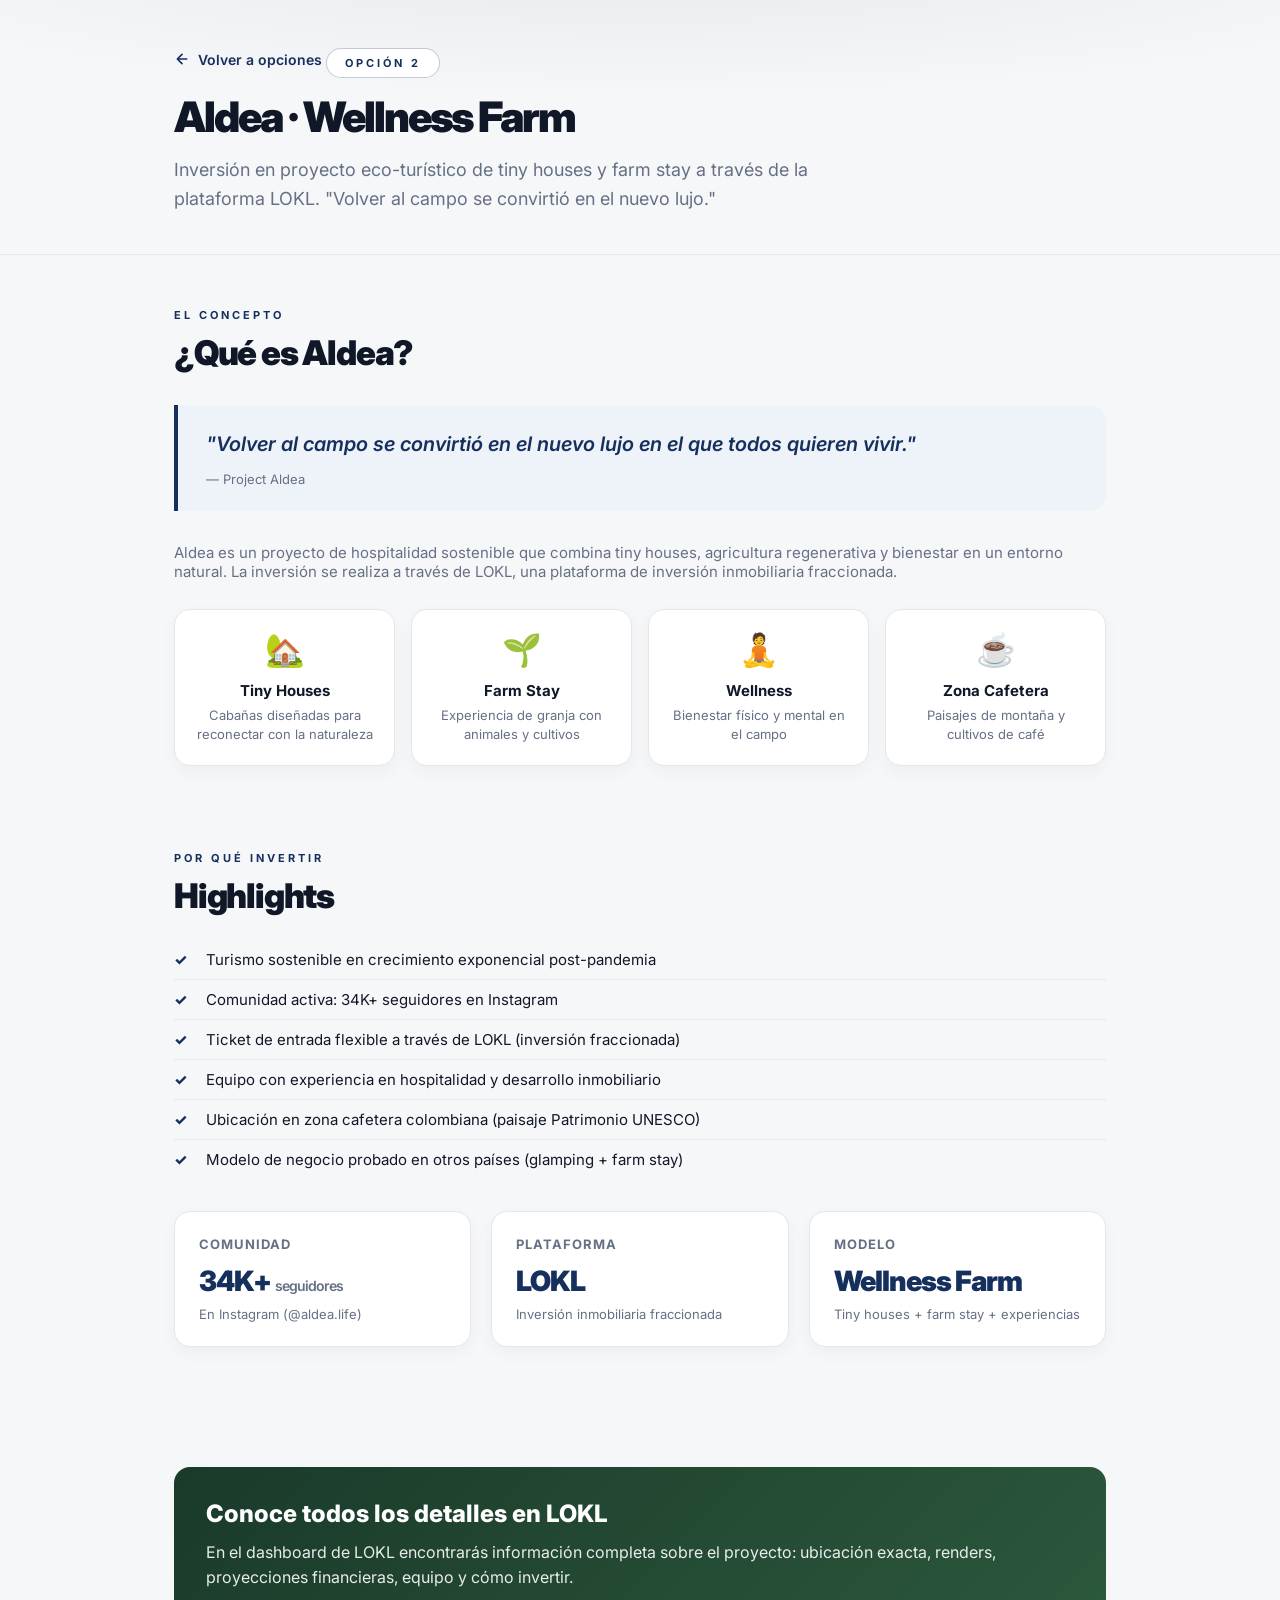
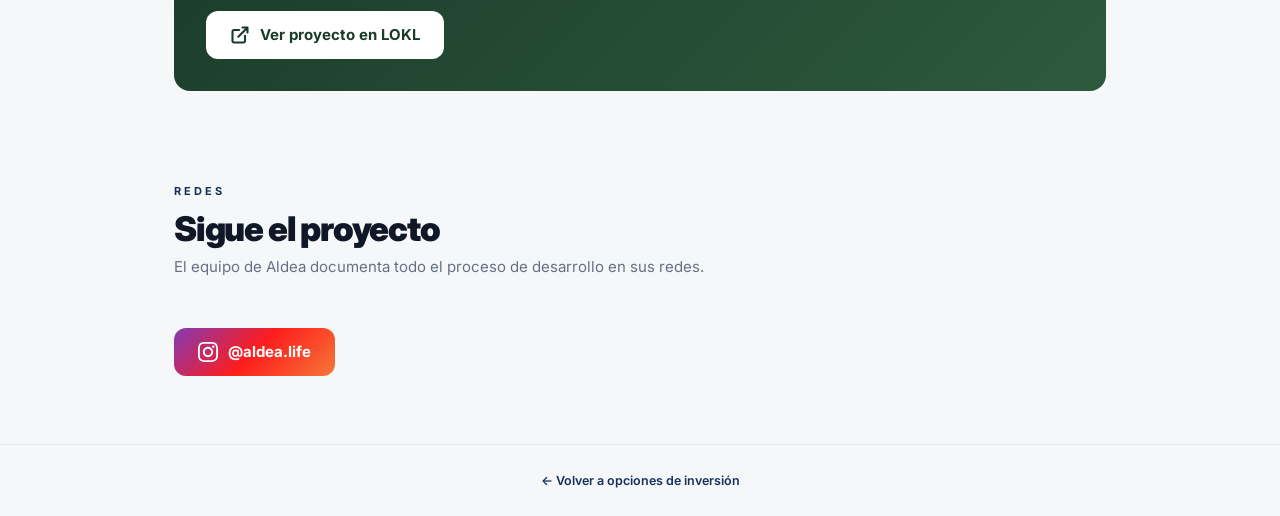
==== aldea.html @ b324e473 "Grupo de Inversión Bucaramanga - Landing page - Saldo de fiducuenta con actualización por PIN de adm" ====
<!DOCTYPE html>
<html lang="es">
<head>
  <meta charset="UTF-8">
  <meta name="viewport" content="width=device-width, initial-scale=1.0">
  <meta name="robots" content="noindex, nofollow">
  <title>Aldea (LOKL) · Grupo de Inversión Bucaramanga</title>
  <link rel="preconnect" href="https://fonts.googleapis.com">
  <link rel="preconnect" href="https://fonts.gstatic.com" crossorigin>
  <link href="https://fonts.googleapis.com/css2?family=Inter:wght@400;500;600;700;800;900&display=swap" rel="stylesheet">
  <link rel="stylesheet" href="styles.css">
  <link rel="icon" href="data:image/svg+xml,<svg xmlns='http://www.w3.org/2000/svg' viewBox='0 0 100 100'><text y='.9em' font-size='90'>🏡</text></svg>">
  <style>
    .back-link {
      display: inline-flex;
      align-items: center;
      gap: 8px;
      color: var(--navy);
      font-weight: 600;
      font-size: 14px;
      text-decoration: none;
      margin-bottom: 24px;
    }
    .back-link:hover { text-decoration: underline; }
    .detail-hero {
      padding: 48px 0 40px;
      background: radial-gradient(ellipse 70% 60% at 50% -20%, rgba(22, 48, 94, 0.07), transparent), var(--bg);
      border-bottom: 1px solid var(--border);
    }
    .detail-tag {
      display: inline-block;
      font-size: 11px;
      font-weight: 700;
      letter-spacing: 3px;
      color: var(--navy);
      border: 1px solid rgba(22, 48, 94, 0.25);
      background: var(--bg-card);
      border-radius: 50px;
      padding: 7px 18px;
      margin-bottom: 16px;
    }
    .detail-title {
      font-size: 42px;
      font-weight: 900;
      letter-spacing: -2px;
      line-height: 1.1;
      margin-bottom: 16px;
    }
    .detail-subtitle {
      font-size: 18px;
      color: var(--text-dim);
      max-width: 700px;
      line-height: 1.6;
    }
    .info-grid {
      display: grid;
      grid-template-columns: repeat(auto-fit, minmax(280px, 1fr));
      gap: 20px;
      margin: 32px 0;
    }
    .info-card {
      background: var(--bg-card);
      border: 1px solid var(--border);
      border-radius: var(--radius);
      padding: 24px;
      box-shadow: 0 6px 18px rgba(16, 24, 40, 0.04);
    }
    .info-card-title {
      font-size: 13px;
      font-weight: 700;
      letter-spacing: 1px;
      text-transform: uppercase;
      color: var(--text-dim);
      margin-bottom: 12px;
    }
    .info-card-value {
      font-size: 28px;
      font-weight: 900;
      color: var(--navy);
      letter-spacing: -1px;
    }
    .info-card-value small {
      font-size: 14px;
      font-weight: 600;
      color: var(--text-dim);
    }
    .info-card-note {
      font-size: 13px;
      color: var(--text-dim);
      margin-top: 8px;
    }
    .highlight-list {
      list-style: none;
      margin: 24px 0;
    }
    .highlight-list li {
      font-size: 15px;
      padding: 10px 0 10px 32px;
      position: relative;
      border-bottom: 1px solid var(--border);
    }
    .highlight-list li:last-child { border-bottom: none; }
    .highlight-list li::before {
      content: '✓';
      position: absolute;
      left: 0;
      color: var(--navy);
      font-weight: 800;
    }
    .cta-card {
      background: linear-gradient(135deg, #1a3a2a 0%, #2d5a3d 100%);
      border-radius: var(--radius);
      padding: 32px;
      color: #fff;
      margin: 32px 0;
    }
    .cta-card h3 {
      font-size: 24px;
      font-weight: 800;
      margin-bottom: 12px;
    }
    .cta-card p {
      opacity: 0.9;
      margin-bottom: 20px;
      line-height: 1.6;
    }
    .cta-btn {
      display: inline-flex;
      align-items: center;
      gap: 10px;
      background: #fff;
      color: #1a3a2a;
      font-weight: 700;
      font-size: 15px;
      padding: 14px 24px;
      border-radius: 12px;
      text-decoration: none;
      transition: transform 0.2s, box-shadow 0.2s;
    }
    .cta-btn:hover {
      transform: translateY(-2px);
      box-shadow: 0 8px 20px rgba(0, 0, 0, 0.2);
    }
    .social-link {
      display: inline-flex;
      align-items: center;
      gap: 10px;
      background: linear-gradient(135deg, #833AB4, #FD1D1D, #F77737);
      color: #fff;
      font-weight: 700;
      font-size: 15px;
      padding: 14px 24px;
      border-radius: 12px;
      text-decoration: none;
      margin-top: 24px;
      transition: transform 0.2s, box-shadow 0.2s;
    }
    .social-link:hover {
      transform: translateY(-2px);
      box-shadow: 0 8px 20px rgba(131, 58, 180, 0.3);
    }
    .concept-grid {
      display: grid;
      grid-template-columns: repeat(auto-fit, minmax(200px, 1fr));
      gap: 16px;
      margin: 24px 0;
    }
    .concept-card {
      background: var(--bg-card);
      border: 1px solid var(--border);
      border-radius: var(--radius);
      padding: 20px;
      text-align: center;
      box-shadow: 0 6px 18px rgba(16, 24, 40, 0.04);
    }
    .concept-icon {
      font-size: 32px;
      margin-bottom: 12px;
    }
    .concept-title {
      font-weight: 700;
      font-size: 15px;
      margin-bottom: 6px;
    }
    .concept-desc {
      font-size: 13px;
      color: var(--text-dim);
      line-height: 1.5;
    }
    .quote-card {
      background: var(--navy-tint);
      border-left: 4px solid var(--navy);
      border-radius: 0 var(--radius) var(--radius) 0;
      padding: 24px 28px;
      margin: 32px 0;
    }
    .quote-text {
      font-size: 20px;
      font-weight: 600;
      font-style: italic;
      color: var(--navy);
      line-height: 1.5;
    }
    .quote-source {
      font-size: 13px;
      color: var(--text-dim);
      margin-top: 12px;
    }
    @media (max-width: 768px) {
      .detail-title { font-size: 28px; }
      .info-card-value { font-size: 22px; }
      .quote-text { font-size: 17px; }
    }
  </style>
</head>
<body>

  <header class="detail-hero">
    <div class="container">
      <a href="index.html" class="back-link">
        <svg width="16" height="16" viewBox="0 0 24 24" fill="none" stroke="currentColor" stroke-width="2.5" stroke-linecap="round" stroke-linejoin="round"><path d="M19 12H5M12 19l-7-7 7-7"/></svg>
        Volver a opciones
      </a>
      <div class="detail-tag">OPCIÓN 2</div>
      <h1 class="detail-title">Aldea · Wellness Farm</h1>
      <p class="detail-subtitle">Inversión en proyecto eco-turístico de tiny houses y farm stay a través de la plataforma LOKL. "Volver al campo se convirtió en el nuevo lujo."</p>
    </div>
  </header>

  <main class="container">

    <section class="section">
      <div class="section-tag">EL CONCEPTO</div>
      <h2>¿Qué es Aldea?</h2>

      <div class="quote-card">
        <div class="quote-text">"Volver al campo se convirtió en el nuevo lujo en el que todos quieren vivir."</div>
        <div class="quote-source">— Project Aldea</div>
      </div>

      <p class="section-sub">Aldea es un proyecto de hospitalidad sostenible que combina tiny houses, agricultura regenerativa y bienestar en un entorno natural. La inversión se realiza a través de LOKL, una plataforma de inversión inmobiliaria fraccionada.</p>

      <div class="concept-grid">
        <div class="concept-card">
          <div class="concept-icon">🏡</div>
          <div class="concept-title">Tiny Houses</div>
          <div class="concept-desc">Cabañas diseñadas para reconectar con la naturaleza</div>
        </div>
        <div class="concept-card">
          <div class="concept-icon">🌱</div>
          <div class="concept-title">Farm Stay</div>
          <div class="concept-desc">Experiencia de granja con animales y cultivos</div>
        </div>
        <div class="concept-card">
          <div class="concept-icon">🧘</div>
          <div class="concept-title">Wellness</div>
          <div class="concept-desc">Bienestar físico y mental en el campo</div>
        </div>
        <div class="concept-card">
          <div class="concept-icon">☕</div>
          <div class="concept-title">Zona Cafetera</div>
          <div class="concept-desc">Paisajes de montaña y cultivos de café</div>
        </div>
      </div>
    </section>

    <section class="section">
      <div class="section-tag">POR QUÉ INVERTIR</div>
      <h2>Highlights</h2>

      <ul class="highlight-list">
        <li>Turismo sostenible en crecimiento exponencial post-pandemia</li>
        <li>Comunidad activa: 34K+ seguidores en Instagram</li>
        <li>Ticket de entrada flexible a través de LOKL (inversión fraccionada)</li>
        <li>Equipo con experiencia en hospitalidad y desarrollo inmobiliario</li>
        <li>Ubicación en zona cafetera colombiana (paisaje Patrimonio UNESCO)</li>
        <li>Modelo de negocio probado en otros países (glamping + farm stay)</li>
      </ul>

      <div class="info-grid">
        <div class="info-card">
          <div class="info-card-title">Comunidad</div>
          <div class="info-card-value">34K+ <small>seguidores</small></div>
          <div class="info-card-note">En Instagram (@aldea.life)</div>
        </div>
        <div class="info-card">
          <div class="info-card-title">Plataforma</div>
          <div class="info-card-value">LOKL</div>
          <div class="info-card-note">Inversión inmobiliaria fraccionada</div>
        </div>
        <div class="info-card">
          <div class="info-card-title">Modelo</div>
          <div class="info-card-value">Wellness Farm</div>
          <div class="info-card-note">Tiny houses + farm stay + experiencias</div>
        </div>
      </div>
    </section>

    <section class="section">
      <div class="cta-card">
        <h3>Conoce todos los detalles en LOKL</h3>
        <p>En el dashboard de LOKL encontrarás información completa sobre el proyecto: ubicación exacta, renders, proyecciones financieras, equipo y cómo invertir.</p>
        <a href="https://dashboard.lokl.life/project-signup/aldea" target="_blank" rel="noopener" class="cta-btn">
          <svg width="20" height="20" viewBox="0 0 24 24" fill="none" stroke="currentColor" stroke-width="2.5" stroke-linecap="round" stroke-linejoin="round"><path d="M18 13v6a2 2 0 0 1-2 2H5a2 2 0 0 1-2-2V8a2 2 0 0 1 2-2h6M15 3h6v6M10 14L21 3"/></svg>
          Ver proyecto en LOKL
        </a>
      </div>
    </section>

    <section class="section">
      <div class="section-tag">REDES</div>
      <h2>Sigue el proyecto</h2>
      <p class="section-sub">El equipo de Aldea documenta todo el proceso de desarrollo en sus redes.</p>

      <a href="https://www.instagram.com/aldea.life/" target="_blank" rel="noopener" class="social-link">
        <svg width="20" height="20" viewBox="0 0 24 24" fill="currentColor"><path d="M12 2.163c3.204 0 3.584.012 4.85.07 3.252.148 4.771 1.691 4.919 4.919.058 1.265.069 1.645.069 4.849 0 3.205-.012 3.584-.069 4.849-.149 3.225-1.664 4.771-4.919 4.919-1.266.058-1.644.07-4.85.07-3.204 0-3.584-.012-4.849-.07-3.26-.149-4.771-1.699-4.919-4.92-.058-1.265-.07-1.644-.07-4.849 0-3.204.013-3.583.07-4.849.149-3.227 1.664-4.771 4.919-4.919 1.266-.057 1.645-.069 4.849-.069zm0-2.163c-3.259 0-3.667.014-4.947.072-4.358.2-6.78 2.618-6.98 6.98-.059 1.281-.073 1.689-.073 4.948 0 3.259.014 3.668.072 4.948.2 4.358 2.618 6.78 6.98 6.98 1.281.058 1.689.072 4.948.072 3.259 0 3.668-.014 4.948-.072 4.354-.2 6.782-2.618 6.979-6.98.059-1.28.073-1.689.073-4.948 0-3.259-.014-3.667-.072-4.947-.196-4.354-2.617-6.78-6.979-6.98-1.281-.059-1.69-.073-4.949-.073zm0 5.838c-3.403 0-6.162 2.759-6.162 6.162s2.759 6.163 6.162 6.163 6.162-2.759 6.162-6.163c0-3.403-2.759-6.162-6.162-6.162zm0 10.162c-2.209 0-4-1.79-4-4 0-2.209 1.791-4 4-4s4 1.791 4 4c0 2.21-1.791 4-4 4zm6.406-11.845c-.796 0-1.441.645-1.441 1.44s.645 1.44 1.441 1.44c.795 0 1.439-.645 1.439-1.44s-.644-1.44-1.439-1.44z"/></svg>
        @aldea.life
      </a>
    </section>

  </main>

  <footer class="footer">
    <div class="container">
      <a href="index.html" style="color: var(--navy); text-decoration: none; font-weight: 600;">← Volver a opciones de inversión</a>
    </div>
  </footer>

</body>
</html>
---- styles.css ----
/* ============ Grupo de Inversión Bucaramanga ============ */

:root {
  --bg: #F6F7F9;
  --bg-card: #FFFFFF;
  --border: #E4E7EC;
  --text: #101828;
  --text-dim: #667085;
  --navy: #16305E;
  --navy-dark: #0F2347;
  --navy-tint: #EEF2F9;
  --red: #B42318;
  --radius: 16px;
}

* { margin: 0; padding: 0; box-sizing: border-box; }

body {
  background: var(--bg);
  color: var(--text);
  font-family: 'Inter', -apple-system, sans-serif;
  -webkit-font-smoothing: antialiased;
  min-height: 100vh;
}

.container {
  max-width: 980px;
  margin: 0 auto;
  padding: 0 24px;
}

.accent { color: var(--navy); }

/* ============ HERO ============ */

.hero {
  padding: 72px 0 56px;
  text-align: center;
  background:
    radial-gradient(ellipse 70% 60% at 50% -20%, rgba(22, 48, 94, 0.07), transparent),
    var(--bg);
  border-bottom: 1px solid var(--border);
}

.hero-tag {
  display: inline-block;
  font-size: 11px;
  font-weight: 700;
  letter-spacing: 3px;
  color: var(--navy);
  border: 1px solid rgba(22, 48, 94, 0.25);
  background: var(--bg-card);
  border-radius: 50px;
  padding: 7px 18px;
  margin-bottom: 24px;
}

.hero-title {
  font-size: 54px;
  font-weight: 900;
  letter-spacing: -2.5px;
  line-height: 1.05;
  margin-bottom: 40px;
  color: var(--text);
}

.balance-card {
  background: var(--bg-card);
  border: 1px solid var(--border);
  border-radius: 24px;
  padding: 36px 40px 30px;
  max-width: 620px;
  margin: 0 auto;
  box-shadow: 0 18px 45px rgba(16, 24, 40, 0.08);
}

.balance-label {
  font-size: 13px;
  font-weight: 600;
  letter-spacing: 1.5px;
  text-transform: uppercase;
  color: var(--text-dim);
  margin-bottom: 12px;
}

.balance-amount {
  font-size: 58px;
  font-weight: 900;
  letter-spacing: -2px;
  color: var(--navy);
  line-height: 1.1;
  margin-bottom: 16px;
  font-variant-numeric: tabular-nums;
}

.balance-amount .decimals { font-size: 0.5em; font-weight: 700; opacity: 0.65; }

.balance-meta {
  display: flex;
  align-items: center;
  justify-content: center;
  gap: 10px;
}

.badge-updated {
  font-size: 12.5px;
  font-weight: 600;
  color: var(--text-dim);
  background: var(--bg);
  border: 1px solid var(--border);
  border-radius: 50px;
  padding: 6px 14px;
}

.btn-gear {
  background: var(--bg);
  border: 1px solid var(--border);
  color: var(--text-dim);
  border-radius: 50%;
  width: 30px;
  height: 30px;
  display: inline-flex;
  align-items: center;
  justify-content: center;
  cursor: pointer;
  transition: all 0.2s;
}
.btn-gear:hover { color: var(--navy); border-color: var(--navy); }

.skeleton { opacity: 0.25; }

/* ============ SECCIONES ============ */

.section { padding: 48px 0 8px; }

.section-tag {
  display: inline-block;
  font-size: 11px;
  font-weight: 700;
  letter-spacing: 3px;
  color: var(--navy);
  margin-bottom: 10px;
}

.section h2 {
  font-size: 34px;
  font-weight: 900;
  letter-spacing: -1.2px;
  margin-bottom: 8px;
}

.section-sub {
  color: var(--text-dim);
  font-size: 15px;
  margin-bottom: 28px;
}

/* ============ INTEGRANTES (listado) ============ */

.members-list {
  background: var(--bg-card);
  border: 1px solid var(--border);
  border-radius: var(--radius);
  margin-top: 24px;
  overflow: hidden;
  box-shadow: 0 6px 18px rgba(16, 24, 40, 0.04);
}

.member-row {
  display: flex;
  align-items: center;
  gap: 16px;
  padding: 14px 20px;
  border-bottom: 1px solid var(--border);
}
.member-row:last-child { border-bottom: none; }

.member-avatar {
  width: 40px;
  height: 40px;
  border-radius: 50%;
  display: flex;
  align-items: center;
  justify-content: center;
  font-weight: 800;
  font-size: 14px;
  color: #fff;
  background: linear-gradient(135deg, var(--navy), #2A4A85);
  flex-shrink: 0;
}

.member-name { font-size: 15px; font-weight: 700; flex: 1; }

.member-voted {
  font-size: 12.5px;
  font-weight: 600;
  color: var(--text-dim);
  background: var(--bg);
  border: 1px solid var(--border);
  border-radius: 50px;
  padding: 5px 13px;
}
.member-voted.yes {
  color: var(--navy);
  background: var(--navy-tint);
  border-color: rgba(22, 48, 94, 0.2);
}

/* ============ OPCIONES / VOTACIÓN ============ */

.options-grid {
  display: grid;
  grid-template-columns: 1fr 1fr;
  gap: 18px;
  margin-bottom: 40px;
}

.option-card {
  background: var(--bg-card);
  border: 1px solid var(--border);
  border-radius: var(--radius);
  padding: 26px;
  display: flex;
  flex-direction: column;
  transition: transform 0.2s, box-shadow 0.2s;
  position: relative;
  box-shadow: 0 6px 18px rgba(16, 24, 40, 0.04);
}
.option-card:hover { transform: translateY(-3px); box-shadow: 0 12px 30px rgba(16, 24, 40, 0.08); }
.option-card.leading { border-color: var(--navy); }

.option-lead-badge {
  position: absolute;
  top: -11px;
  left: 24px;
  background: var(--navy);
  color: #fff;
  font-size: 10.5px;
  font-weight: 800;
  letter-spacing: 1.5px;
  padding: 4px 12px;
  border-radius: 50px;
}

.option-num {
  font-size: 12px;
  font-weight: 700;
  letter-spacing: 2px;
  color: var(--text-dim);
  margin-bottom: 8px;
}

.option-title {
  font-size: 21px;
  font-weight: 800;
  letter-spacing: -0.5px;
  margin-bottom: 10px;
}

.option-desc {
  font-size: 13.5px;
  line-height: 1.55;
  color: var(--text-dim);
  margin-bottom: 14px;
}

.option-highlights {
  list-style: none;
  margin-bottom: 14px;
}

.option-highlights li {
  font-size: 12.5px;
  color: var(--text);
  padding: 4px 0 4px 22px;
  position: relative;
}
.option-highlights li::before {
  content: '';
  position: absolute;
  left: 0;
  top: 8px;
  width: 12px;
  height: 12px;
  border-radius: 3px;
  background: var(--navy-tint);
  border: 1px solid var(--navy);
}

.option-link {
  font-size: 13px;
  font-weight: 600;
  color: var(--navy);
  text-decoration: none;
  margin-bottom: 14px;
  display: inline-block;
}
.option-link:hover { text-decoration: underline; }

.option-votes {
  margin-top: auto;
  padding-top: 14px;
  border-top: 1px solid var(--border);
}

.vote-bar-row {
  display: flex;
  align-items: center;
  gap: 10px;
  margin-bottom: 10px;
}

.vote-bar {
  flex: 1;
  height: 8px;
  border-radius: 50px;
  background: var(--bg);
  border: 1px solid var(--border);
  overflow: hidden;
}

.vote-bar-fill {
  height: 100%;
  border-radius: 50px;
  background: linear-gradient(90deg, var(--navy-dark), var(--navy));
  transition: width 0.6s ease;
}

.vote-count {
  font-size: 13px;
  font-weight: 800;
  color: var(--navy);
  min-width: 62px;
  text-align: right;
}

.vote-chips {
  display: flex;
  flex-wrap: wrap;
  gap: 6px;
  margin-bottom: 14px;
  min-height: 24px;
}

.vote-chip {
  font-size: 11.5px;
  font-weight: 600;
  color: var(--navy);
  background: var(--navy-tint);
  border: 1px solid rgba(22, 48, 94, 0.2);
  border-radius: 50px;
  padding: 4px 11px;
}

.vote-chips .no-votes { font-size: 12px; color: var(--text-dim); font-style: italic; }

.btn-vote {
  width: 100%;
  background: var(--navy-tint);
  border: 1px solid rgba(22, 48, 94, 0.35);
  color: var(--navy);
  font-family: inherit;
  font-size: 14px;
  font-weight: 700;
  border-radius: 12px;
  padding: 12px;
  cursor: pointer;
  transition: all 0.2s;
}
.btn-vote:hover { background: var(--navy); color: #fff; }

/* ============ MODALES ============ */

.modal-overlay {
  position: fixed;
  inset: 0;
  background: rgba(16, 24, 40, 0.5);
  backdrop-filter: blur(6px);
  display: none;
  align-items: center;
  justify-content: center;
  z-index: 100;
  padding: 20px;
}
.modal-overlay.open { display: flex; }

.modal {
  background: var(--bg-card);
  border: 1px solid var(--border);
  border-radius: 22px;
  padding: 34px 30px 28px;
  width: 100%;
  max-width: 400px;
  position: relative;
  box-shadow: 0 30px 80px rgba(16, 24, 40, 0.25);
}

.modal-close {
  position: absolute;
  top: 14px;
  right: 18px;
  background: none;
  border: none;
  color: var(--text-dim);
  font-size: 26px;
  cursor: pointer;
  line-height: 1;
}
.modal-close:hover { color: var(--text); }

.modal-title { font-size: 22px; font-weight: 800; letter-spacing: -0.5px; margin-bottom: 6px; }
.modal-sub { font-size: 13.5px; color: var(--text-dim); margin-bottom: 20px; }
.modal-sub strong { color: var(--navy); }

.field-label {
  display: block;
  font-size: 12px;
  font-weight: 700;
  letter-spacing: 0.5px;
  text-transform: uppercase;
  color: var(--text-dim);
  margin: 14px 0 6px;
}

.field {
  width: 100%;
  background: var(--bg);
  border: 1px solid var(--border);
  border-radius: 12px;
  color: var(--text);
  font-family: inherit;
  font-size: 16px;
  font-weight: 600;
  padding: 13px 14px;
  outline: none;
  transition: border-color 0.2s;
}
.field:focus { border-color: var(--navy); }
select.field { appearance: none; cursor: pointer; }

.modal-error {
  color: var(--red);
  font-size: 13px;
  font-weight: 600;
  margin-top: 12px;
  min-height: 18px;
}

.btn-primary {
  width: 100%;
  background: var(--navy);
  border: none;
  color: #fff;
  font-family: inherit;
  font-size: 15px;
  font-weight: 800;
  border-radius: 12px;
  padding: 14px;
  cursor: pointer;
  margin-top: 8px;
  transition: all 0.2s;
}
.btn-primary:hover { background: var(--navy-dark); }
.btn-primary:disabled { opacity: 0.5; cursor: wait; }

.modal-hint { font-size: 12px; color: var(--text-dim); margin-top: 14px; text-align: center; }

/* ============ TOAST ============ */

.toast {
  position: fixed;
  bottom: 26px;
  left: 50%;
  transform: translateX(-50%) translateY(20px);
  background: var(--navy);
  color: #fff;
  font-size: 14px;
  font-weight: 700;
  padding: 13px 24px;
  border-radius: 50px;
  box-shadow: 0 10px 30px rgba(16, 24, 40, 0.3);
  opacity: 0;
  pointer-events: none;
  transition: all 0.3s ease;
  z-index: 200;
}
.toast.show { opacity: 1; transform: translateX(-50%) translateY(0); }

/* ============ FOOTER ============ */

.footer {
  margin-top: 60px;
  padding: 28px 0;
  border-top: 1px solid var(--border);
  text-align: center;
  font-size: 12.5px;
  color: var(--text-dim);
}

/* ============ MOBILE ============ */

@media (max-width: 768px) {
  .hero { padding: 48px 0 40px; }
  .hero-title { font-size: 34px; letter-spacing: -1.5px; }
  .balance-card { padding: 26px 20px 22px; }
  .balance-amount { font-size: 36px; }
  .section h2 { font-size: 26px; }
  .options-grid { grid-template-columns: 1fr; }
  .member-row { padding: 13px 16px; }
}
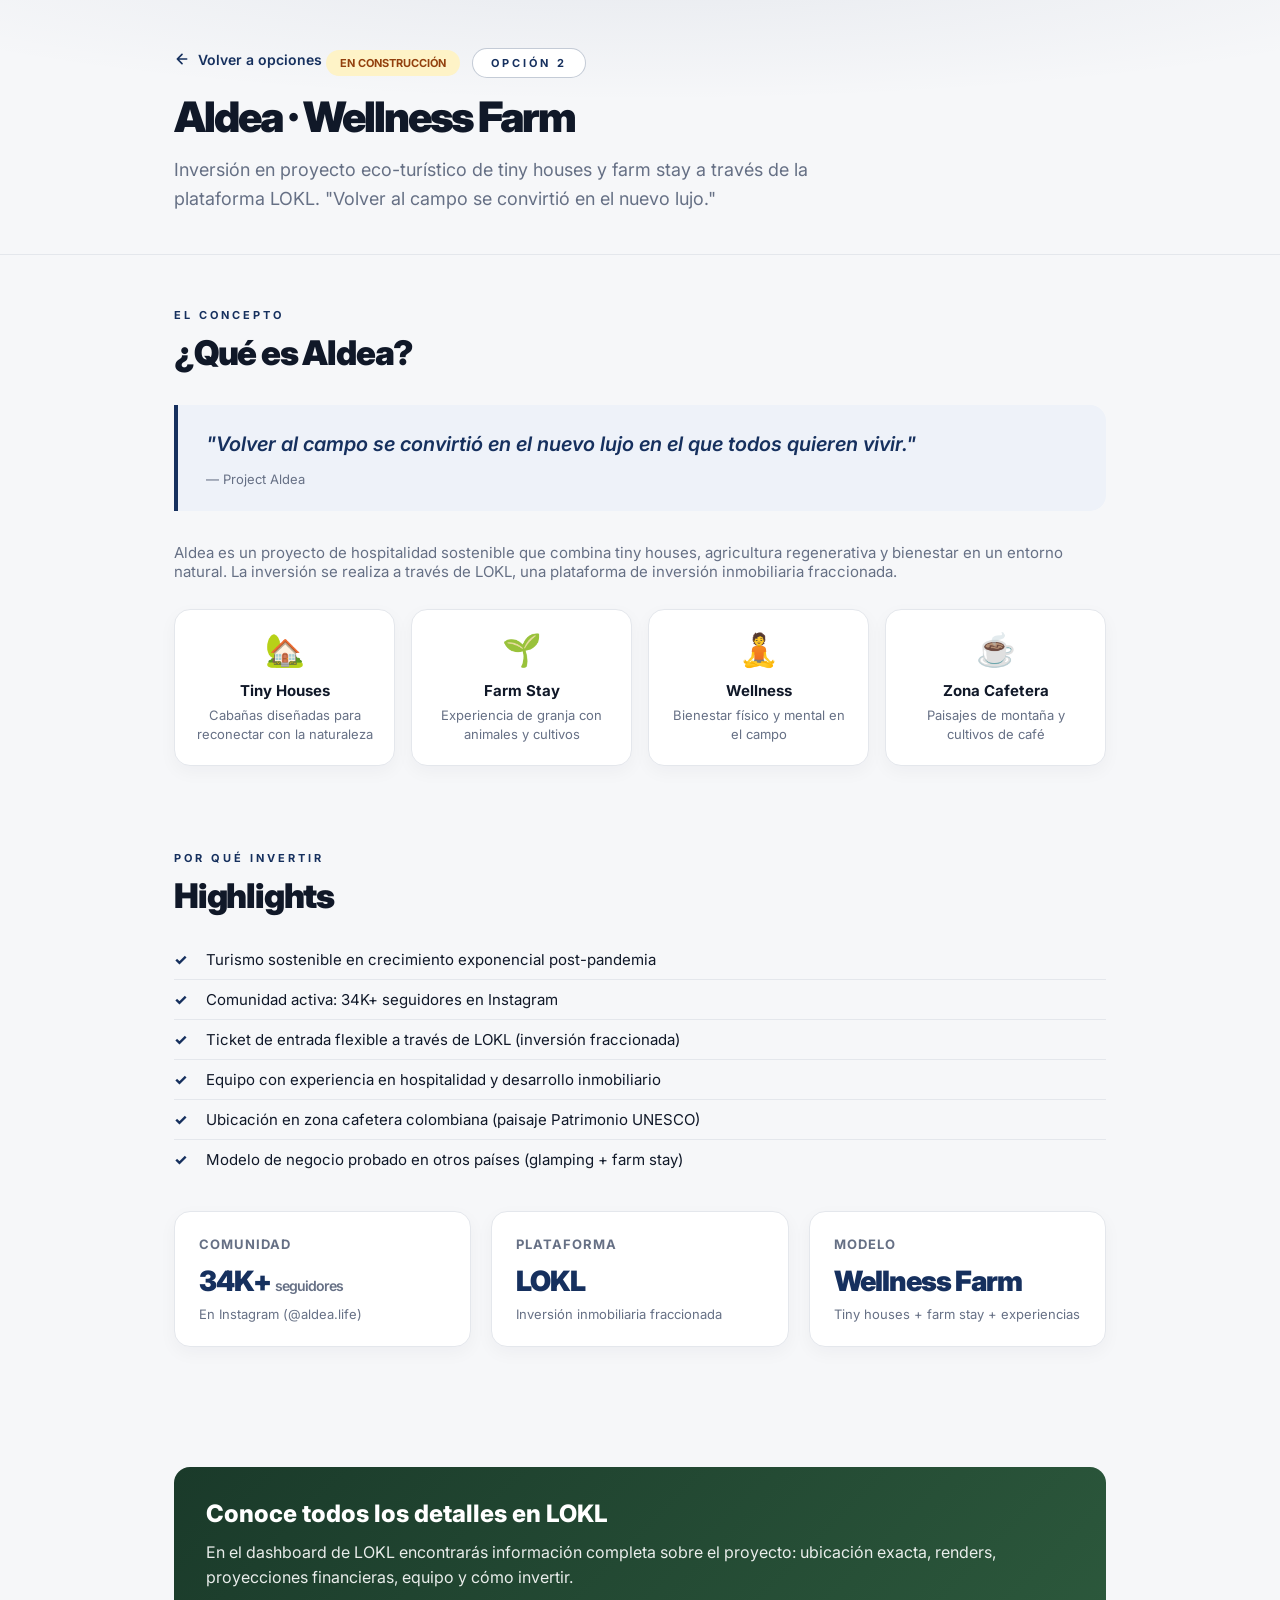
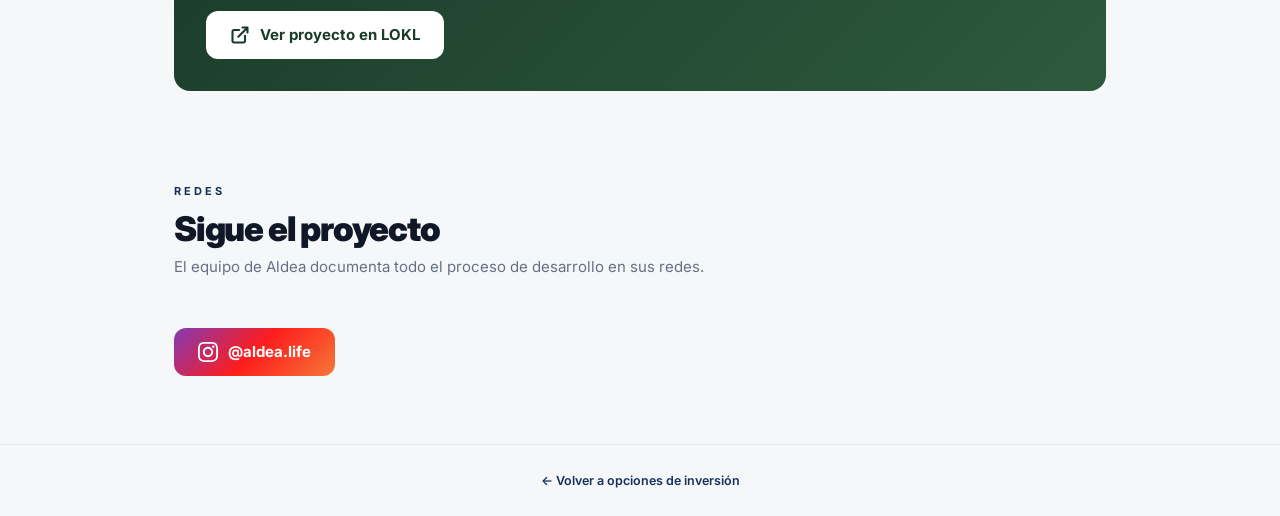
==== commit 8f79362a: "Add project status badges to all detail pages - Green "EN FUNCIONAMIENTO" badge: Laureles, Patito Fe" ====
--- a/aldea.html
+++ b/aldea.html
@@ -159,6 +159,23 @@
       transform: translateY(-2px);
       box-shadow: 0 8px 20px rgba(131, 58, 180, 0.3);
     }
+    .status-badge {
+      display: inline-block;
+      font-size: 11px;
+      font-weight: 700;
+      padding: 6px 14px;
+      border-radius: 50px;
+      margin-bottom: 16px;
+      margin-right: 8px;
+    }
+    .status-badge.operating {
+      background: #DCFCE7;
+      color: #166534;
+    }
+    .status-badge.construction {
+      background: #FEF3C7;
+      color: #92400E;
+    }
     .concept-grid {
       display: grid;
       grid-template-columns: repeat(auto-fit, minmax(200px, 1fr));
@@ -221,6 +238,7 @@
         <svg width="16" height="16" viewBox="0 0 24 24" fill="none" stroke="currentColor" stroke-width="2.5" stroke-linecap="round" stroke-linejoin="round"><path d="M19 12H5M12 19l-7-7 7-7"/></svg>
         Volver a opciones
       </a>
+      <span class="status-badge construction">EN CONSTRUCCIÓN</span>
       <div class="detail-tag">OPCIÓN 2</div>
       <h1 class="detail-title">Aldea · Wellness Farm</h1>
       <p class="detail-subtitle">Inversión en proyecto eco-turístico de tiny houses y farm stay a través de la plataforma LOKL. "Volver al campo se convirtió en el nuevo lujo."</p>
